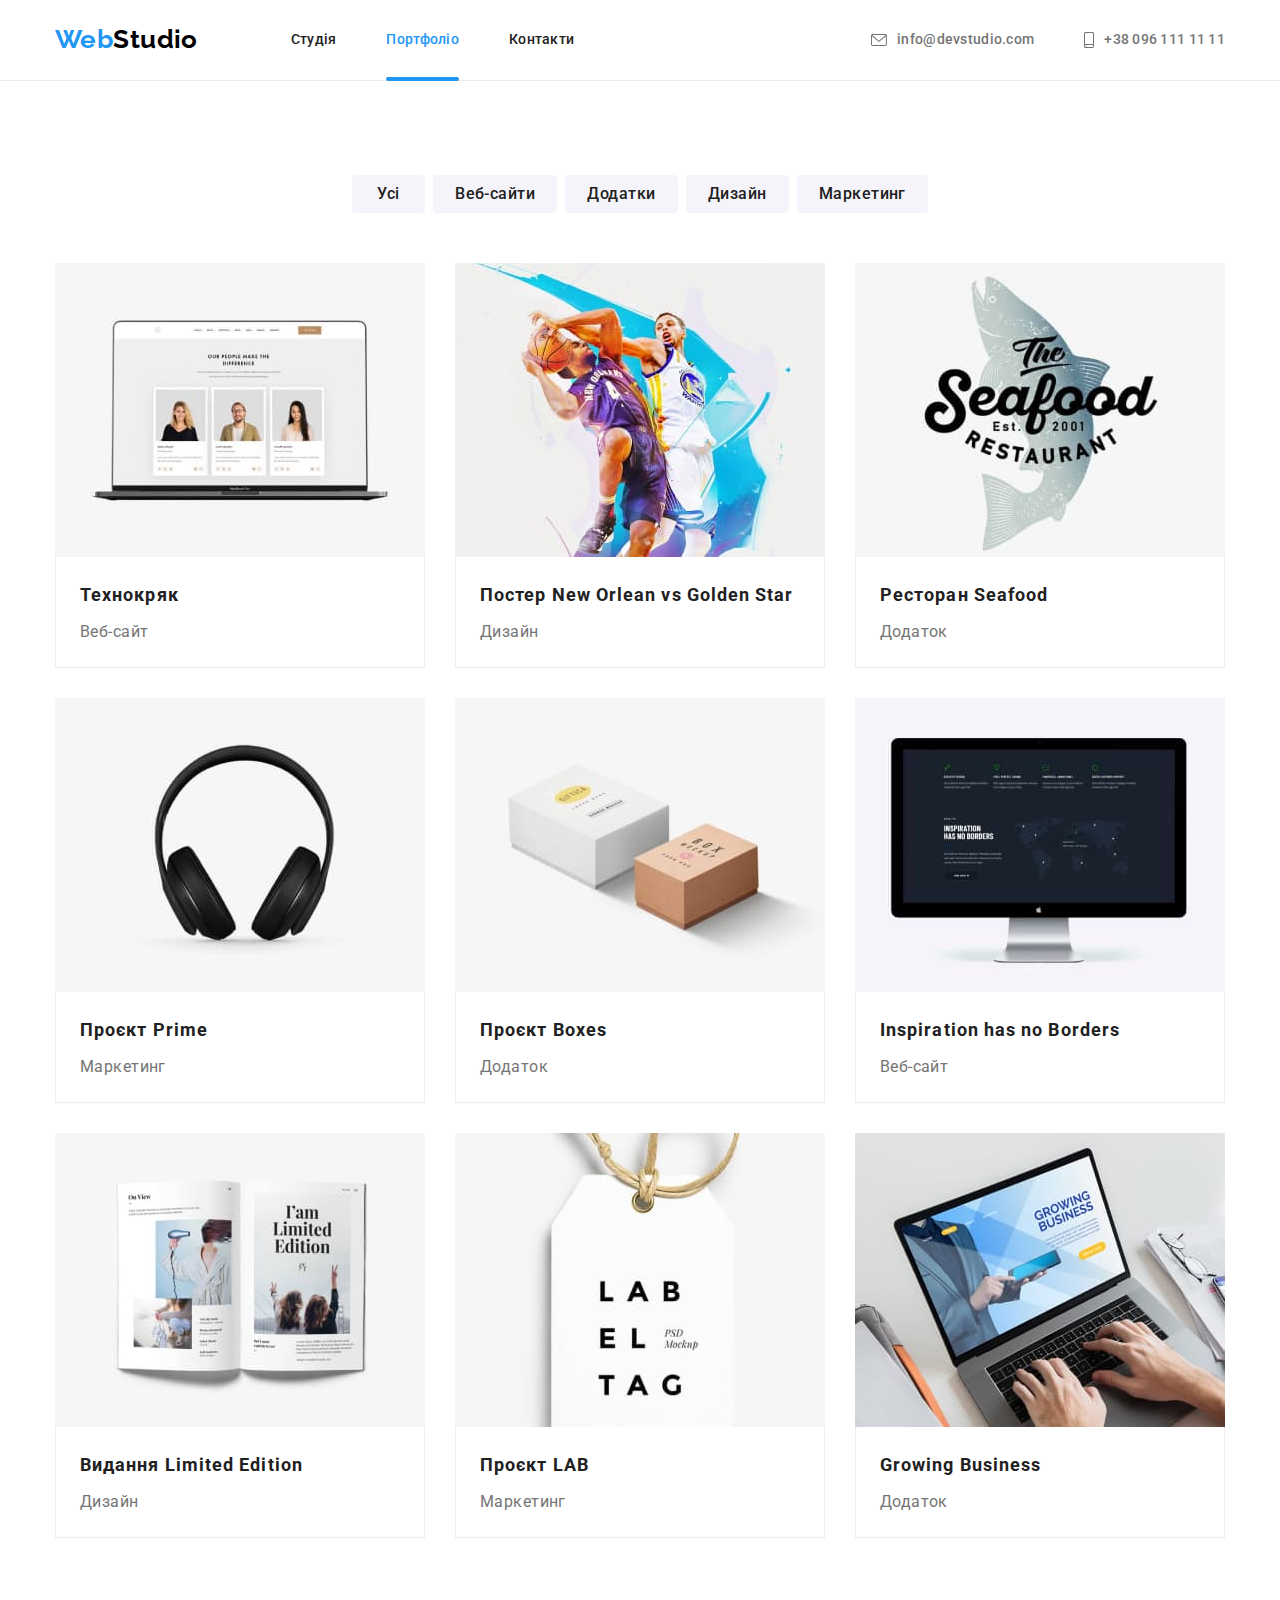
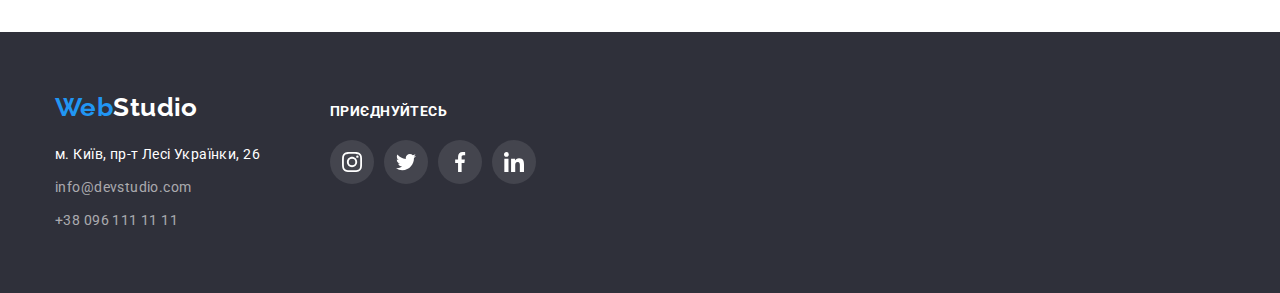
==== portfolio.html @ 54a5e235 "Initial commit" ====
<!DOCTYPE html>
<html lang="uk">

<head>
    <meta charset="UTF-8">
    <meta http-equiv="X-UA-Compatible" content="IE=edge">
    <meta name="viewport" content="width=device-width, initial-scale=1.0">
    <title>Портфоліо</title>
    <link rel="preconnect" href="https://fonts.googleapis.com">
    <link rel="preconnect" href="https://fonts.gstatic.com" crossorigin>
    <link
        href="https://fonts.googleapis.com/css2?family=Raleway:wght@700&family=Roboto:wght@400;500;700;900&display=swap"
        rel="stylesheet">
    <link rel="stylesheet"
        href="https://cdnjs.cloudflare.com/ajax/libs/modern-normalize/1.1.0/modern-normalize.min.css">
    <link rel="stylesheet" href="css/styles.css">
</head>

<body>
    <!--Шапка сайта-->
    <header class="header">
        <div class="container header-container">
            <!-- Навигация на другие страницы -->
            <nav class="header-nav">
                <a class="header-logo link" lang="en" href="./index.html">Web<span
                        class="header-logo-text">Studio</span></a>
                <ul class="header-nav-items list">
                    <li class="header-nav-item"><a class="header-nav-link link" href="./index.html">Студія</a>
                    </li>
                    <li class="header-nav-item"><a class="header-nav-link link current"
                            href="./portfolio.html">Портфоліо</a>
                    </li>
                    <li class="header-nav-item"><a class="header-nav-link link" href="#">Контакти</a></li>
                </ul>
            </nav>
            <!-- Контакты -->
            <ul class="heder-contact-items list">
                <li class="header-contact-item"><a class="header-contact-link link " href="mailto:info@devstudio.com"
                        aria-label="Надіслати Email" title="Надіслати Email">
                        <svg class="header-svg-envelope">
                            <use href="./images/icons.svg#icon-envelope"></use>
                        </svg>
                        info@devstudio.com</a>
                </li>
                <li class="header-contact-item"><a class="header-contact-link link" href="tel:+380961111111"
                        aria-label="Подзвонити" title="Подзвонити">
                        <svg class="header-svg-smartphone">
                            <use href="./images/icons.svg#icon-smartphone"></use>
                        </svg>
                        +38 096 111 11 11</a>
                </li>
            </ul>
        </div>
    </header>
    <!-- Уникальный контент страницы -->
    <main>
        <!-- Секция портфолио -->
        <section class="section portfolio">
            <div class="container">
                <h1 class="visually-hidden">Портфоліо</h1>
                <!-- Фильтр на странице портфолио -->
                <ul class="filter-items list">
                    <li class="filter-item"><button class="filter-button" type="button">Усі</button></li>
                    <li class="filter-item"><button class="filter-button" type="button">Веб-сайти</button></li>
                    <li class="filter-item"><button class="filter-button" type="button">Додатки</button></li>
                    <li class="filter-item"><button class="filter-button" type="button">Дизайн</button></li>
                    <li class="filter-item"><button class="filter-button" type="button">Маркетинг</button></li>
                </ul>
                <!-- Готовые проекты -->
                <ul class="cards-items list">
                    <li class="card-item">
                        <a class="card-link link" href="">
                            <div class="card-link-overlay">
                                <img class="card-image" src="images/techno_crack.jpg" alt="Ноутбук з картками">
                                <p class="card-link-text">Ресурс пропонує комплексні пропозиції з різним рівнем
                                    функціоналу та сервісів. Все це дозволить відвідувачу отримати
                                    вичерпні відомості про компанію чи приватну особу.</p>
                            </div>
                            <div class="card-content">
                                <h2 class="card-subtitle">Технокряк</h2>
                                <p class="card-text">Веб-сайт</p>
                            </div>
                        </a>
                    </li>
                    <li class="card-item">
                        <a class="card-link link" href="">
                            <div class="card-link-overlay">
                                <img class="card-image" src="images/orlean_star.jpg" alt="Два баскетболісти у стрибку">
                                <p class="card-link-text">Ресурс пропонує комплексні пропозиції з різним рівнем
                                    функціоналу та сервісів. Все це дозволить відвідувачу отримати
                                    вичерпні відомості про компанію чи приватну особу.</p>
                            </div>
                            <div class="card-content">
                                <h2 class="card-subtitle">Постер New Orlean vs Golden Star</h2>
                                <p class="card-text">Дизайн</p>
                            </div>
                        </a>
                    </li>
                    <li class="card-item">
                        <a class="card-link link" href="">
                            <div class="card-link-overlay">
                                <img class="card-image" src="images/sea_food.jpg" alt="Логотип ресторану">
                                <p class="card-link-text">Ресурс пропонує комплексні пропозиції з різним рівнем
                                    функціоналу та сервісів. Все це дозволить відвідувачу отримати
                                    вичерпні відомості про компанію чи приватну особу.</p>
                            </div>
                            <div class="card-content">
                                <h2 class="card-subtitle">Ресторан Seafood</h2>
                                <p class="card-text">Додаток</p>
                            </div>
                        </a>
                    </li>
                    <li class="card-item">
                        <a class="card-link link" href="">
                            <div class="card-link-overlay">
                                <img class="card-image" src="images/prime.jpg" alt="Великі навушники">
                                <p class="card-link-text">Ресурс пропонує комплексні пропозиції з різним рівнем
                                    функціоналу та сервісів. Все це дозволить відвідувачу отримати
                                    вичерпні відомості про компанію чи приватну особу.</p>
                            </div>
                            <div class="card-content">
                                <h2 class="card-subtitle">Проєкт Prime</h2>
                                <p class="card-text">Маркетинг</p>
                            </div>
                        </a>
                    </li>
                    <li class="card-item">
                        <a class="card-link link" href="">
                            <div class="card-link-overlay">
                                <img class="card-image" src="images/boxes.jpg" alt="Дві коробки">
                                <p class="card-link-text">Ресурс пропонує комплексні пропозиції з різним рівнем
                                    функціоналу та сервісів. Все це дозволить відвідувачу отримати
                                    вичерпні відомості про компанію чи приватну особу.</p>
                            </div>
                            <div class="card-content">
                                <h2 class="card-subtitle">Проєкт Boxes</h2>
                                <p class="card-text">Додаток</p>
                            </div>
                        </a>
                    </li>
                    <li class="card-item">
                        <a class="card-link link" href="">
                            <div class="card-link-overlay">
                                <img class="card-image" src="images/inspiration.jpg"
                                    alt="Дизайн сайту на моніторі комп'ютера">
                                <p class="card-link-text">Ресурс пропонує комплексні пропозиції з різним рівнем
                                    функціоналу та сервісів. Все це дозволить відвідувачу отримати
                                    вичерпні відомості про компанію чи приватну особу.</p>
                            </div>
                            <div class="card-content">
                                <h2 class="card-subtitle">Inspiration has no Borders</h2>
                                <p class="card-text">Веб-сайт</p>
                            </div>
                        </a>
                    </li>
                    <li class="card-item">
                        <a class="card-link link" href="">
                            <div class="card-link-overlay">
                                <img class="card-image" src="images/limit_edit.jpg" alt="Відкрита книга з ілюстраціями">
                                <p class="card-link-text">Ресурс пропонує комплексні пропозиції з різним рівнем
                                    функціоналу та сервісів. Все це дозволить відвідувачу отримати
                                    вичерпні відомості про компанію чи приватну особу.</p>
                            </div>
                            <div class="card-content">
                                <h2 class="card-subtitle">Видання Limited Edition</h2>
                                <p class="card-text">Дизайн</p>
                            </div>
                        </a>
                    </li>
                    <li class="card-item">
                        <a class="card-link link" href="">
                            <div class="card-link-overlay">
                                <img class="card-image" src="images/lab.jpg" alt="Бірка з логотипом компанії">
                                <p class="card-link-text">Ресурс пропонує комплексні пропозиції з різним рівнем
                                    функціоналу та сервісів. Все це дозволить відвідувачу отримати
                                    вичерпні відомості про компанію чи приватну особу.</p>
                            </div>
                            <div class="card-content">
                                <h2 class="card-subtitle">Проєкт LAB</h2>
                                <p class="card-text">Маркетинг</p>
                            </div>
                        </a>
                    </li>
                    <li class="card-item">
                        <a class="card-link link" href="">
                            <div class="card-link-overlay">
                                <img class="card-image" src="images/bisiness.jpg"
                                    alt="Людина набирає текст на ноутбуці">
                                <p class="card-link-text">Ресурс пропонує комплексні пропозиції з різним рівнем
                                    функціоналу та сервісів. Все це дозволить відвідувачу отримати
                                    вичерпні відомості про компанію чи приватну особу.</p>
                            </div>
                            <div class="card-content">
                                <h2 class="card-subtitle">Growing Business</h2>
                                <p class="card-text">Додаток</p>
                            </div>
                        </a>
                    </li>
                </ul>
            </div>
        </section>
    </main>
    <!-- Подвал сайта-->
    <footer class="footer">
        <div class="container">
            <div class="footer-items-flex">
                <div class="footer-item-flex"><a class="footer-logo link" lang="en" href="./index.html">Web<span
                            class="footer-logo-text">Studio</span></a>
                    <!-- Адрес компании -->
                    <address class="footer-address">
                        <ul class="footer-address-items list">
                            <li class="address-item"><a class="address-link footer-address-contact link" href="
                                                https://goo.gl/maps/CPtrU1FHBa2aNyZL9" target="_blank"
                                    rel="noopener noreferrer nofollow">м.
                                    Київ, пр-т Лесі
                                    Українки, 26</a></li>
                            <li class="address-item"><a class="address-link link"
                                    href="mailto:info@devstudio.com">info@devstudio.com</a>
                            </li>
                            <li class="address-item"><a class="address-link link" href="tel:+380961111111">+38 096 111
                                    11 11</a>
                            </li>
                        </ul>
                    </address>
                </div>
                <div class="footer-item-flex">
                    <h2 class="footer-social-subtitle">Приєднуйтесь</h2>
                    <ul class="footer-social-items list ">
                        <li class="footer-social-item">
                            <a class="footer-social-link link" href="#" target="_blank" aria-label="Логотип Instagram"
                                title="Підписуйтесь у Instagram">
                                <svg class="footer-social-svg">
                                    <use href="./images/icons.svg#icon-instagram"></use>
                                </svg>
                            </a>
                        </li>
                        <li class="footer-social-item">
                            <a class="footer-social-link link" href="#" target="_blank" aria-label="Логотип Twitter"
                                title="Підписуйтесь у Twitter">
                                <svg class="footer-social-svg">
                                    <use href="./images/icons.svg#icon-twitter"></use>
                                </svg>
                            </a>
                        </li>
                        <li class="footer-social-item">
                            <a class="footer-social-link link" href="#" target="_blank" aria-label="Логотип Facebook"
                                title="Підписуйтесь у Facebook">
                                <svg class="footer-social-svg">
                                    <use href="./images/icons.svg#icon-facebook"></use>
                                </svg>
                            </a>
                        </li>
                        <li class="footer-social-item">
                            <a class="footer-social-link link" href="#" target="_blank" aria-label="Логотип Linkedin"
                                title="Підписуйтесь у Linkedin">
                                <svg class="footer-social-svg">
                                    <use href="./images/icons.svg#icon-linkedin"></use>
                                </svg>
                            </a>
                        </li>
                    </ul>
                </div>
            </div>

        </div>

    </footer>
</body>

</html>
---- css/styles.css ----
/* General styles */
:root {
    --primary-text-color: #212121;
    --secondary-text-color: #757575;
    --primary-white-color: #ffffff;
    --secondary-black-color: #000000;
    --accent-color: #2196F3;
    --button-active-color: #188CE8;
    --footer-bg-color: #2F303A;
    --footer-contact-color: rgba(255, 255, 255, 0.6);
    --work-subtitle-color: rgba(47, 48, 58, 0.8);
    --secondary-bg-color: #F5F4FA;
    --header-line-color: #ECECEC;
    --bottom-border-card: #EEEEEE;
    --social-team-color: #AFB1B8;
    --hero-overlay-color: #C4C4C4;
    --main-font: 'Roboto', sans-serif;
    --secondary-font: 'Raleway', sans-serif;
    --card-set-gap: 30px;
    --social-item-gap: 10px;
}

body {
    background-color: var(--primary-white-color);
    color: var(--primary-text-color);
    font-family: var(--main-font);

    font-size: 14px;
    letter-spacing: 0.03em;
    line-height: 1.14;
}

/* убираем точки списков */

.list {
    list-style: none;
}

/* убираем подчеркивание ссылок */

.link {
    text-decoration: none;
}

/* делаем активную страницу */

.header-nav-link.link.current {
    color: var(--accent-color);
}

/* скрываем заголовки h1 и h2 на странице*/

.visually-hidden {
    position: absolute;
    white-space: nowrap;
    width: 1px;
    height: 1px;
    overflow: hidden;
    border: 0;
    padding: 0;
    clip: rect(0 0 0 0);
    clip-path: inset(50%);
    margin: -1px;
}

/* глобальный сброс margin, padding */

h1,
h2,
h3,
h4,
h5,
h6,
p,
ul,
a,
img,
button {
    margin: 0;
    padding: 0;
}

img {
    display: block;
    max-width: 100%;
    height: auto;
}

a {
    display: inline-block;
}

/* общий класс .container для центрирования и ограничения контента по ширине */

.container {
    max-width: 1200px;
    padding-left: 15px;
    padding-right: 15px;
    margin-left: auto;
    margin-right: auto;
}

.section {
    padding-top: 94px;
    padding-bottom: 94px;
}

.section.work {
    padding-top: 0;
}

/* ----------------------Header---------------------------- */

.header {
    border-bottom: 1px solid var(--header-line-color);
}

.container.header-container {
    display: flex;
    align-items: center;
}

.header-nav {
    display: flex;
    align-items: center;
}

.header-nav-items {
    display: flex;
    margin-left: 93px;
}

.header-nav-item:not(:last-child) {
    margin-right: 50px;
}

.header-nav-item .header-nav-link {
    position: relative;
    display: block;
    padding-top: 32px;
    padding-bottom: 32px;

    font-weight: 500;
    letter-spacing: 0.02em;
    color: inherit;

    transition: color 250ms cubic-bezier(0.4, 0, 0.2, 1);
}

.header-nav-item .header-nav-link:hover,
.header-nav-item .header-nav-link:focus {
    color: var(--accent-color);
}

.header-nav-item .header-nav-link.current::after {
    position: absolute;
    display: block;
    content: '';
    bottom: -1px;
    left: 0;

    width: 100%;
    height: 4px;

    border-radius: 2px;
    background-color: var(--accent-color);
}


.heder-contact-items.list {
    display: flex;
    margin-left: auto;
}

.heder-contact-items .header-contact-item+.header-contact-item {
    margin-left: 50px;
}

.header-logo,
.footer-logo {
    font-family: var(--secondary-font);
    font-weight: 700;
    font-size: 26px;
    line-height: 1.2;
    color: var(--accent-color);

}

.header-logo {
    padding-top: 24px;
    padding-bottom: 25px;
}

.header-logo-text {
    color: var(--secondary-black-color);
}

.header-contact-link:hover,
.header-contact-link:focus {
    color: var(--accent-color);
}

.header-contact-link {
    display: inline-flex;
    align-items: center;
    font-weight: 500;
    letter-spacing: 0.02em;
    color: var(--secondary-text-color);
    padding-top: 32px;
    padding-bottom: 32px;

    transition: color 250ms cubic-bezier(0.4, 0, 0.2, 1);
}

.header-svg-envelope {
    margin-right: 10px;
    width: 16px;
    height: 12px;
    fill: currentColor;
}

.header-svg-smartphone {
    margin-right: 10px;
    width: 10px;
    height: 16px;
    fill: currentColor;
}


/* ----------------------------Section hero--------------------------- */

.hero {
    padding-top: 200px;
    padding-bottom: 200px;
    text-align: center;
    background-color: var(--hero-overlay-color);
    color: var(--primary-white-color);

    max-width: 1600px;
    margin-left: auto;
    margin-right: auto;

    background-image: linear-gradient(to right, rgba(47, 48, 58, 0.4), rgba(47, 48, 58, 0.4)), url(../images/hero.jpg);
    background-repeat: no-repeat;
    background-position: center;
    background-size: cover;
}

.hero-title {
    margin-bottom: 30px;
    margin-left: auto;
    margin-right: auto;
    max-width: 696px;
    font-weight: 900;
    font-size: 44px;
    line-height: 1.36;
    letter-spacing: 0.06em;
    text-transform: uppercase;
}

.hero-btn {
    display: inline-block;
    font-family: inherit;
    border-radius: 4px;
    cursor: pointer;
    background-color: var(--accent-color);
    box-shadow: 0px 4px 4px rgba(0, 0, 0, 0.15);
    min-width: 216px;
    padding-left: 32px;
    padding-right: 32px;
    padding-top: 10px;
    padding-bottom: 10px;
    border: transparent;

    transition: background-color 250ms cubic-bezier(0.4, 0, 0.2, 1);
}

.hero-btn:hover,
.hero-btn:focus {
    background: var(--button-active-color);
    box-shadow: 0px 4px 4px rgba(0, 0, 0, 0.15);
    border-radius: 4px;
    cursor: pointer;
}

.hero-btn.hero-btn-text {
    font-weight: 700;
    font-size: 16px;
    line-height: 1.88;
    letter-spacing: 0.06em;
    color: var(--primary-white-color);
}

/* -----------------------Section scills---------------------------- */

.scills-items {
    display: flex;
    gap: var(--card-set-gap);
}

.scills-item {
    flex-basis: calc((100% - 3 * var(--card-set-gap)) / 4);
}

.scills-subtitle {
    margin-bottom: 10px;
    font-weight: 700;
    text-transform: uppercase;
    font-size: 14px;
}

.scills-text {
    color: var(--secondary-text-color);
    line-height: 1.71;
}

.scills-icons {
    display: flex;
    height: 120px;
    align-items: center;
    justify-content: center;
    margin-bottom: 30px;
    background-color: var(--secondary-bg-color);
}

.scills-svg {
    width: 70px;
    height: 70px;
}

/* --------------------------Section work--------------------------------- */

.work-title,
.team-title,
.clients-title {
    font-weight: 700;
    font-size: 36px;
    line-height: 1.17;
    text-align: center;
    margin-bottom: 50px;
}

.work-items,
.team-items {
    display: flex;
    margin-left: calc(-1 * var(--card-set-gap));
}

.work-item {
    position: relative;
    flex-basis: calc(100% / 3 - var(--card-set-gap));
    margin-left: var(--card-set-gap);
}

.work-item-subtitle {
    position: absolute;
    width: 100%;
    bottom: 0;
    left: 0;
    padding-top: 27px;
    padding-bottom: 27px;

    font-size: 14px;
    text-align: center;
    text-transform: uppercase;

    color: var(--primary-white-color);
    background-color: var(--work-subtitle-color);
}

/* -------------------------Section team------------------------------- */

.team {
    background-color: var(--secondary-bg-color);
}

.team-item {
    flex-basis: calc((100% / 4) - var(--card-set-gap));
    margin-left: var(--card-set-gap);
}

.team-content {
    padding-top: var(--card-set-gap);
    padding-bottom: var(--card-set-gap);
    padding-left: 32px;
    padding-right: 32px;
    text-align: center;
    line-height: 1.19;
}

.team-subtitle {
    font-weight: 500;
    margin-bottom: 10px;
    font-size: 16px;
}

.team-text {
    color: var(--secondary-text-color);
    font-size: 16px;
    margin-bottom: 16px;
}

.team-item {
    background-color: var(--primary-white-color);
    box-shadow: 0px 1px 3px rgba(0, 0, 0, 0.12), 0px 1px 1px rgba(0, 0, 0, 0.14), 0px 2px 1px rgba(0, 0, 0, 0.2);
    border-radius: 0px 0px 4px 4px;
}

.team-social-items {
    display: flex;
    gap: var(--social-item-gap);
}

.team-social-item {
    flex-basis: calc((100% - 3 * var(--social-item-gap)) / 4);
}

.team-social-link {
    width: 44px;
    height: 44px;
    display: flex;
    align-items: center;
    justify-content: center;
    border-radius: 50%;
    color: var(--social-team-color);

    transition: background-color 250ms cubic-bezier(0.4, 0, 0.2, 1),
        color 250ms cubic-bezier(0.4, 0, 0.2, 1);
}

.team-social-link:hover,
.team-social-link:focus {
    color: var(--primary-white-color);
    background-color: var(--accent-color);
}

.team-social-svg {
    width: 20px;
    height: 20px;
    fill: currentColor;
}


/* -----------------------------Sections clients-------------------------- */

.clients-items {
    display: flex;
    gap: var(--card-set-gap);
}

.clients-item {
    flex-basis: calc((100% - 5 * var(--card-set-gap)) / 6);
}

.clients-item-link {
    display: flex;
    height: 92px;
    align-items: center;
    justify-content: center;
    color: var(--social-team-color);
    border: 1px solid var(--social-team-color);
    border-radius: 4px;
    padding: 16px 32px;

    transition: border-color 250ms cubic-bezier(0.4, 0, 0.2, 1), color 250ms cubic-bezier(0.4, 0, 0.2, 1);
}

.clients-item-link:hover,
.clients-item-link:focus {
    color: var(--accent-color);
    border-color: var(--accent-color);

}

.clients-item-svg {
    fill: currentColor;
}

.svg-company_1 {
    width: 41px;
    height: 46.7px;
}

.svg-company_2 {
    width: 40px;
    height: 52px;
}

.svg-company_3 {
    width: 43.46px;
    height: 41.18px;
}

.svg-company_4 {
    width: 84.44px;
    height: 40.62px;
}

.svg-company_5 {
    width: 62.54px;
    height: 45.43px;
}

.svg-company_6 {
    width: 93.79px;
    height: 43.49px;
}

/* ------------------------------Footer---------------------------------- */

.footer {
    padding-top: 60px;
    padding-bottom: 60px;
    background-color: var(--footer-bg-color);
    color: var(--primary-white-color)
}

.footer-logo {
    margin-bottom: 20px;
}

.footer-logo-text {
    color: var(--primary-white-color);
}

.address-link {
    font-style: normal;
    line-height: 1.71;
    color: var(--footer-contact-color);

    transition: color 250ms cubic-bezier(0.4, 0, 0.2, 1);
}

.address-item:not(:last-child) {
    margin-bottom: 9px;
}

.footer-address-contact {
    color: var(--primary-white-color);
}

.footer-address-items .address-link:hover,
.footer-address-items .address-link:focus {
    color: var(--accent-color);
}

.footer-items-flex {
    display: flex;
    align-items: baseline;
}

.footer-item-flex:not(:last-child) {
    margin-right: 70px;
}

.footer-social-items {
    display: flex;
    gap: 10px;
}

.footer-social-item {
    flex-basis: calc((100% - 3 * var(--social-item-gap)) / 4);
}

.footer-social-link {
    width: 44px;
    height: 44px;
    display: flex;
    align-items: center;
    justify-content: center;
    border-radius: 50%;
    background-color: rgba(255, 255, 255, 0.1);
    color: var(--primary-white-color);

    transition: background-color 250ms cubic-bezier(0.4, 0, 0.2, 1), color 250ms cubic-bezier(0.4, 0, 0.2, 1);
}

.footer-social-link:hover,
.footer-social-link:focus {
    color: var(--primary-white-color);
    background-color: var(--accent-color);
}

.footer-social-svg {
    width: 20px;
    height: 20px;
    fill: currentColor;
}

.footer-social-subtitle {
    font-size: inherit;
    font-weight: 700;
    text-transform: uppercase;
    color: var(--primary-white-color);
    margin-bottom: 20px;
}

/* ------------------------Section portfolio------------------------- */

.filter-items {
    display: flex;
    margin-bottom: 50px;
    justify-content: center;
}

.filter-item:not(:last-child) {
    margin-right: 8px;
}

.filter-button {
    display: inline-block;
    min-width: 73px;
    border: transparent;
    padding-top: 6px;
    padding-bottom: 6px;
    padding-left: 22px;
    padding-right: 22px;
    font-weight: 500;
    font-size: 16px;
    line-height: 1.62;
    text-align: center;
    letter-spacing: 0.03em;
    border-radius: 4px;
    background-color: var(--secondary-bg-color);
    color: var(--primary-text-color);

    transition: background-color 250ms cubic-bezier(0.4, 0, 0.2, 1), color 250ms cubic-bezier(0.4, 0, 0.2, 1), box-shadow 250ms cubic-bezier(0.4, 0, 0.2, 1);
}

.filter-button:hover,
.filter-button:focus {
    font-weight: 500;
    font-size: 16px;
    line-height: 1.62;
    text-align: center;
    letter-spacing: 0.03em;
    box-shadow: 0px 3px 1px rgba(0, 0, 0, 0.1), 0px 1px 2px rgba(0, 0, 0, 0.08), 0px 2px 2px rgba(0, 0, 0, 0.12);
    border-radius: 4px;
    cursor: pointer;
    background-color: var(--accent-color);
    color: var(--primary-white-color);
}

/* ---------------------------cards-------------------------- */
.card-content {
    padding: 20px 24px;
    border-right: 1px solid var(--bottom-border-card);
    border-bottom: 1px solid var(--bottom-border-card);
    border-left: 1px solid var(--bottom-border-card);
}

.cards-items {
    display: flex;
    flex-wrap: wrap;
    gap: var(--card-set-gap);
}

.card-item {
    flex-basis: calc((100% - 2 * var(--card-set-gap)) / 3);
}

.card-subtitle {
    margin-bottom: 4px;
    font-weight: 700;
    font-size: 18px;
    line-height: 2;
    letter-spacing: 0.06em;
    color: var(--primary-text-color);
}

.card-text {
    font-size: 16px;
    line-height: 1.88;
    color: var(--secondary-text-color);
}

.card-link {
    transition: box-shadow 250ms cubic-bezier(0.4, 0, 0.2, 1);
}

.card-link:hover,
.card-link:focus {
    box-shadow: 0px 1px 1px rgba(0, 0, 0, 0.12), 0px 4px 4px rgba(0, 0, 0, 0.06), 1px 4px 6px rgba(0, 0, 0, 0.16);
}

.card-link-overlay {
    position: relative;
    overflow: hidden;
}

.card-link-text {
    position: absolute;
    width: 100%;
    top: 0;
    left: 0;
    padding: 63px 24px;

    font-size: 18px;
    line-height: 1.56;
    background-color: rgba(33, 150, 243, 0.9);
    color: var(--primary-white-color);

    transform: translateY(100%);
    transition: transform 250ms cubic-bezier(0.4, 0, 0.2, 1);
}

.card-link:hover .card-link-text,
.card-link:focus .card-link-text {
    transform: translateY(0);
}

/*-----------------------------Modal---------------------------------------*/

.backdrop {
    position: fixed;

    width: 100vw;
    height: 100vh;
    display: flex;
    align-items: center;
    justify-content: center;

    background-color: rgba(0, 0, 0, 0.2);

    top: 0;
    left: 0;
    transition: opacity 250ms cubic-bezier(0.4, 0, 0.2, 1), visibility 250ms cubic-bezier(0.4, 0, 0.2, 1);
}

.backdrop.is-hidden {
    opacity: 0;
    visibility: hidden;
    pointer-events: none;
}

.modal {
    position: relative;
    width: 528px;
    min-height: 581px;
    background-color: var(--primary-white-color);
    transform: scale(1);
    box-shadow: 0px 1px 3px rgba(0, 0, 0, 0.12), 0px 1px 1px rgba(0, 0, 0, 0.14), 0px 2px 1px rgba(0, 0, 0, 0.2);
    border-radius: 4px;
    transition: transform 250ms cubic-bezier(0.4, 0, 0.2, 1);
}

.backdrop.is-hidden .modal {
    transform: scale(2);
}

.svg-modal-close {
    width: 18px;
    height: 18px;
    fill: currentColor;
}

.modal-close-btn {
    position: absolute;
    display: flex;
    align-items: center;
    justify-content: center;
    right: 8px;
    top: 8px;
    border-radius: 50%;
    width: 30px;
    height: 30px;
    background: var(--primary-white-color);
    border: 1px solid rgba(0, 0, 0, 0.1);
    color: var(--secondary-black-color);
}
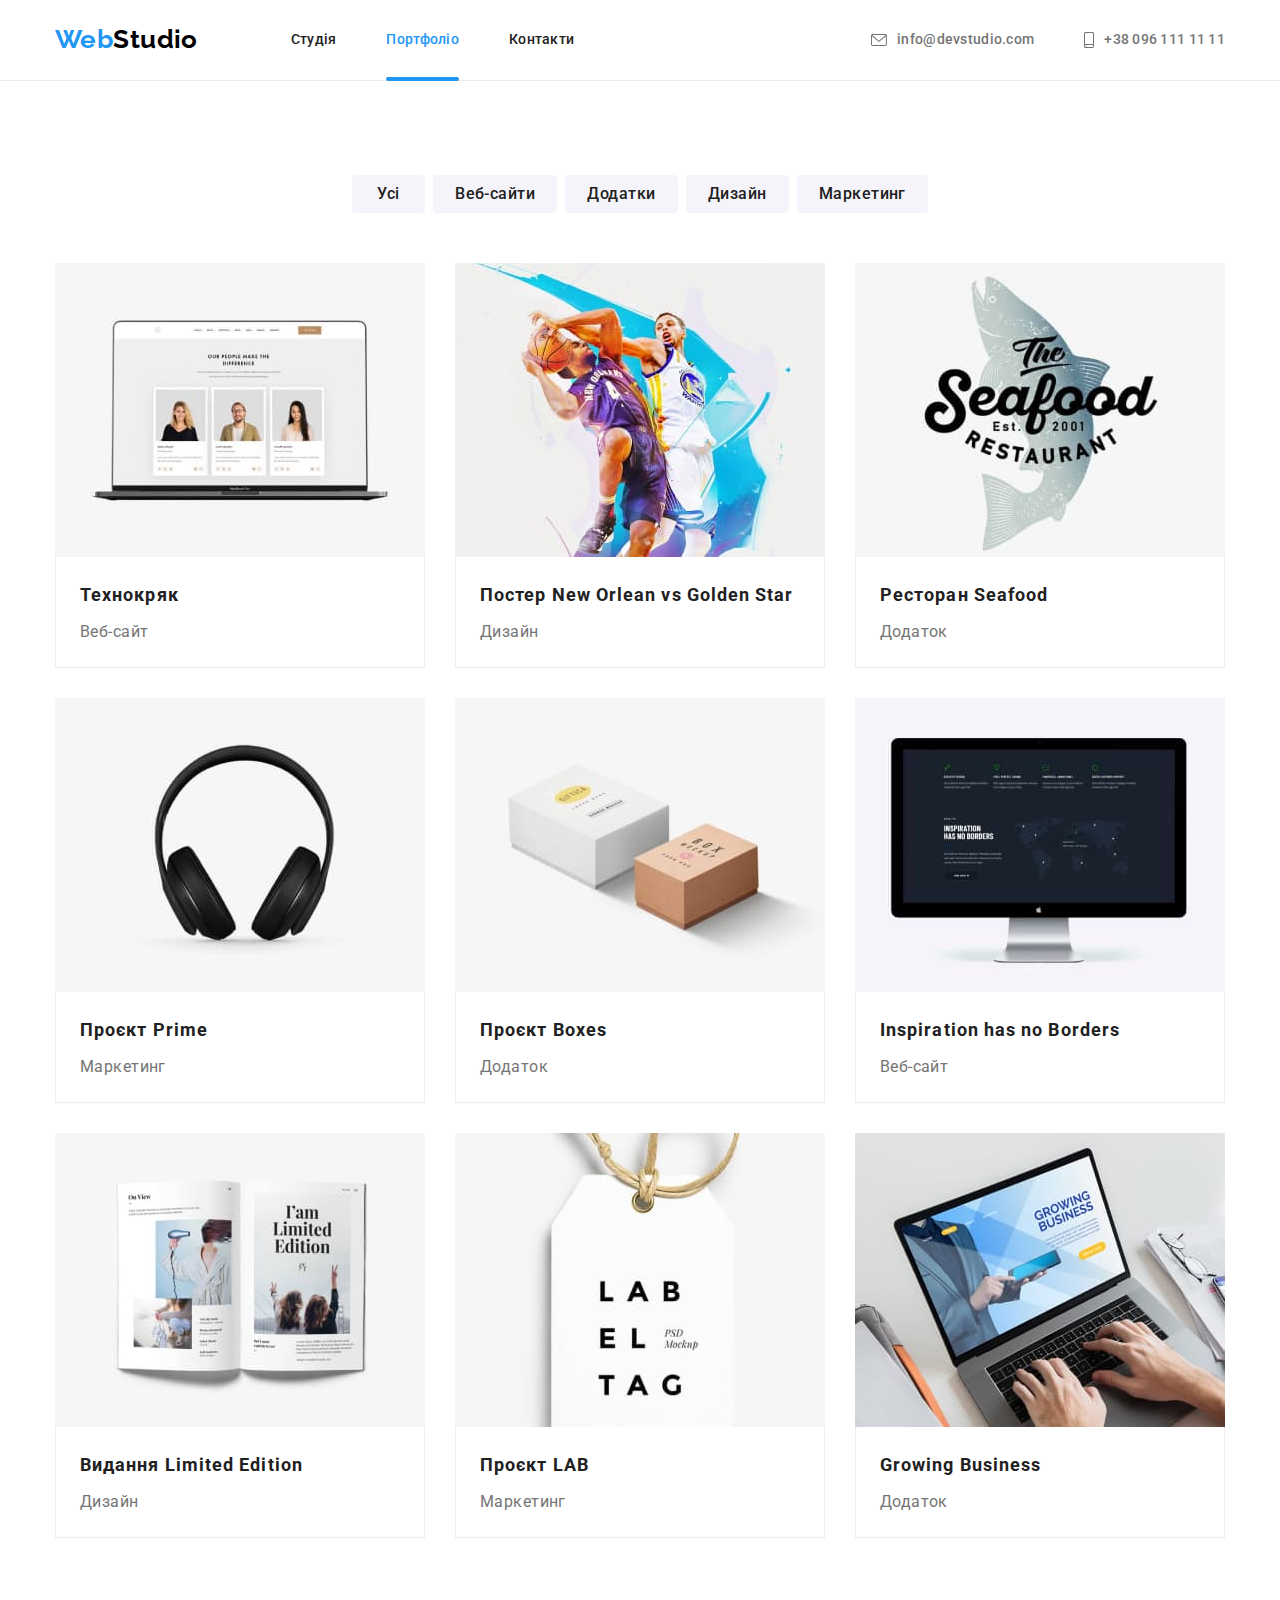
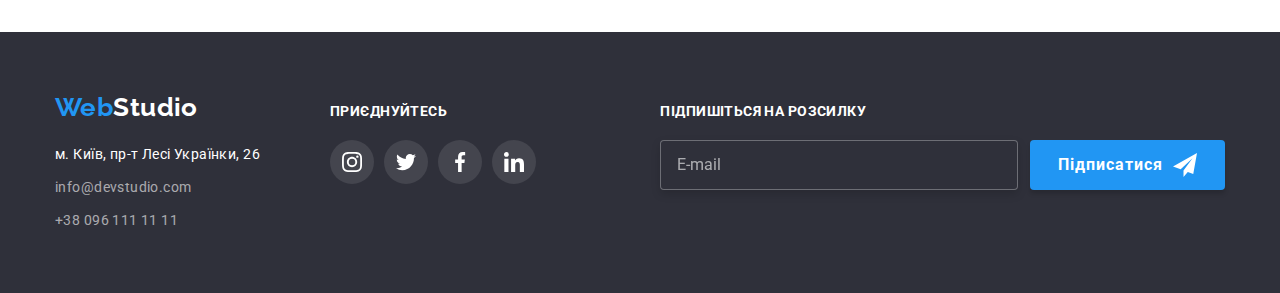
==== commit aa506902: "Исправил ошибки" ====
--- a/portfolio.html
+++ b/portfolio.html
@@ -204,7 +204,8 @@
     <footer class="footer">
         <div class="container">
             <div class="footer-items-flex">
-                <div class="footer-item-flex"><a class="footer-logo link" lang="en" href="./index.html">Web<span
+                <div class="footer-item-address">
+                    <a class="footer-logo link" lang="en" href="./index.html">Web<span
                             class="footer-logo-text">Studio</span></a>
                     <!-- Адрес компании -->
                     <address class="footer-address">
@@ -223,7 +224,7 @@
                         </ul>
                     </address>
                 </div>
-                <div class="footer-item-flex">
+                <div class="footer-item-social">
                     <h2 class="footer-social-subtitle">Приєднуйтесь</h2>
                     <ul class="footer-social-items list ">
                         <li class="footer-social-item">
@@ -260,10 +261,24 @@
                         </li>
                     </ul>
                 </div>
+                <form class="footer-form-subscribe">
+                    <div class="footer-subscribe-flex">
+                        <h2 class="visually-hidden">Підписатися на розсилку</h2>
+                        <label class="footer-label-subscribe" for="subscribe-email">Підпишіться на розсилку</label>
+                        <input class="footer-eamil-subscribe" type="email" name="subscribe-email" id="subscribe-email"
+                            placeholder="E-mail">
+                    </div>
+                    <div class="footer-button-flex">
+                        <button class="footer-button-subscribe" type="submit">Підписатися
+                            <svg class="svg-button-subscribe">
+                                <use href="./images/icons.svg#icon-telegram"></use>
+                            </svg>
+                        </button>
+                    </div>
+
+                </form>
             </div>
-
         </div>
-
     </footer>
 </body>
 
--- a/css/styles.css
+++ b/css/styles.css
@@ -34,12 +34,15 @@
 
 .list {
     list-style: none;
+    padding-left: 0;
+    margin: 0;
 }
 
 /* убираем подчеркивание ссылок */
 
 .link {
     text-decoration: none;
+    color: inherit;
 }
 
 /* делаем активную страницу */
@@ -75,7 +78,8 @@
 ul,
 a,
 img,
-button {
+button,
+input {
     margin: 0;
     padding: 0;
 }
@@ -88,6 +92,15 @@
 
 a {
     display: inline-block;
+}
+
+/* Свойства для обнуления курсива у address */
+address {
+    font-style: normal;
+}
+
+button {
+    border: none;
 }
 
 /* общий класс .container для центрирования и ограничения контента по ширине */
@@ -549,7 +562,7 @@
     align-items: baseline;
 }
 
-.footer-item-flex:not(:last-child) {
+.footer-item-address {
     margin-right: 70px;
 }
 
@@ -767,4 +780,238 @@
     background: var(--primary-white-color);
     border: 1px solid rgba(0, 0, 0, 0.1);
     color: var(--secondary-black-color);
+    transition: color 250ms cubic-bezier(0.4, 0, 0.2, 1);
+}
+
+.modal-close-btn:hover,
+.modal-close-btn:focus {
+    color: var(--accent-color);
+    cursor: pointer;
+}
+
+.form-input-container {
+    margin-bottom: 20px;
+}
+
+.form {
+    padding: 40px;
+}
+
+.form-title {
+    font-weight: 700;
+    font-size: 20px;
+    line-height: 1.15;
+    text-align: center;
+    margin-bottom: 12px;
+}
+
+.form-field {
+    position: relative;
+    display: flex;
+    flex-direction: column;
+}
+
+.form-field:not(:last-child) {
+    margin-bottom: 10px;
+}
+
+.form-label,
+.comment {
+    font-size: 12px;
+    line-height: 1.17;
+    letter-spacing: 0.01em;
+    color: var(--secondary-text-color);
+    margin-bottom: 4px;
+}
+
+.form-input,
+.comment {
+    width: 100%;
+    padding-top: 11px;
+    padding-bottom: 11px;
+    padding-left: 42px;
+    padding-right: 12px;
+    border: 1px solid rgba(33, 33, 33, 0.2);
+    border-radius: 4px;
+    transition: border-color 250ms cubic-bezier(0.4, 0, 0.2, 1);
+}
+
+.svg-form-input {
+    width: 18px;
+    height: 18px;
+    position: absolute;
+    top: 50%;
+    left: 12px;
+    transition: fill 250ms cubic-bezier(0.4, 0, 0.2, 1);
+}
+
+
+.form-field:focus-within .form-input,
+.form-field:focus-within .svg-form-input,
+.form-field:focus-within .comment {
+    fill: var(--accent-color);
+    border-color: var(--accent-color);
+    outline: none;
+}
+
+.comment {
+    padding: 12px 16px;
+    height: 120px;
+    resize: none;
+    color: inherit;
+    margin-bottom: 0;
+}
+
+.comment::placeholder {
+    color: rgba(117, 117, 117, 0.5);
+}
+
+.form-checkbox-container {
+    margin-bottom: 30px;
+}
+
+.form-checkbox-label {
+    display: flex;
+    justify-content: center;
+    align-items: center;
+    line-height: 1.71;
+    color: var(--secondary-text-color);
+}
+
+.form-checkbox-input {
+    position: absolute;
+    white-space: nowrap;
+    width: 1px;
+    height: 1px;
+    overflow: hidden;
+    border: 0;
+    padding: 0;
+    clip: rect(0 0 0 0);
+    clip-path: inset(50%);
+    margin: -1px;
+}
+
+.svg-form-checkbox {
+    width: 16px;
+    height: 15px;
+    margin-right: 7px;
+    fill: var(--primary-white-color);
+    border: 2px solid var(--primary-text-color);
+    border-radius: 2px;
+
+    transition: background-color 250ms cubic-bezier(0.4, 0, 0.2, 1);
+}
+
+.form-checkbox-input:checked+.svg-form-checkbox {
+    background-color: var(--accent-color);
+    border-color: var(--accent-color);
+}
+
+.form-checkbox-container:focus-within .svg-form-checkbox {
+    border: 2px solid var(--accent-color);
+}
+
+.form-checkbox-link {
+    text-decoration-line: underline;
+    color: var(--accent-color);
+}
+
+.form-button {
+    display: flex;
+    align-items: center;
+    text-align: center;
+    margin-left: auto;
+    margin-right: auto;
+    padding: 10px 52px;
+    box-shadow: 0px 4px 4px rgba(0, 0, 0, 0.15);
+    border-radius: 4px;
+    font-weight: 700;
+    font-size: 16px;
+    line-height: 1.88;
+    letter-spacing: 0.06em;
+
+    background-color: var(--accent-color);
+    color: var(--primary-white-color);
+    transition: background-color 250ms cubic-bezier(0.4, 0, 0.2, 1);
+}
+
+.form-button:focus,
+.form-button:hover {
+    background-color: var(--button-active-color);
+    cursor: pointer;
+}
+
+.footer-form-subscribe {
+    display: flex;
+    margin-left: auto;
+    align-items: flex-end;
+
+}
+
+.footer-subscribe-flex {
+    display: flex;
+    flex-direction: column;
+    margin-right: 12px;
+}
+
+.footer-label-subscribe {
+    margin-bottom: 20px;
+    font-weight: 700;
+    text-transform: uppercase;
+    color: var(--primary-white-color);
+}
+
+.footer-eamil-subscribe {
+    padding: 16px 16px;
+    width: 358px;
+    border: 1px solid rgba(255, 255, 255, 0.3);
+    filter: drop-shadow(0px 4px 4px rgba(0, 0, 0, 0.15));
+    border-radius: 4px;
+
+    color: var(--hero-overlay-color);
+    background-color: var(--footer-bg-color);
+
+    transition: background-color 250ms cubic-bezier(0.4, 0, 0.2, 1);
+}
+
+.footer-eamil-subscribe::placeholder {
+    font-size: 16px;
+    line-height: 1.25;
+    color: rgba(255, 255, 255, 0.6);
+}
+
+.footer-button-subscribe {
+    padding: 10px 28px;
+    background-color: var(--accent-color);
+    box-shadow: 0px 4px 4px rgba(0, 0, 0, 0.15);
+    border-radius: 4px;
+    font-weight: 700;
+    font-size: 16px;
+    line-height: 1.88;
+    display: flex;
+    align-items: center;
+    text-align: center;
+    letter-spacing: 0.06em;
+
+    color: var(--primary-white-color);
+    background-color: var(--accent-color);
+
+    transition: background-color 250ms cubic-bezier(0.4, 0, 0.2, 1);
+}
+
+.footer-subscribe-flex:focus-within .footer-eamil-subscribe {
+    outline: none;
+}
+
+.svg-button-subscribe {
+    width: 24px;
+    height: 24px;
+    fill: currentColor;
+    margin-left: 10px;
+}
+
+.footer-button-subscribe:hover,
+.footer-button-subscribe:focus {
+    background-color: var(--button-active-color);
+    cursor: pointer;
 }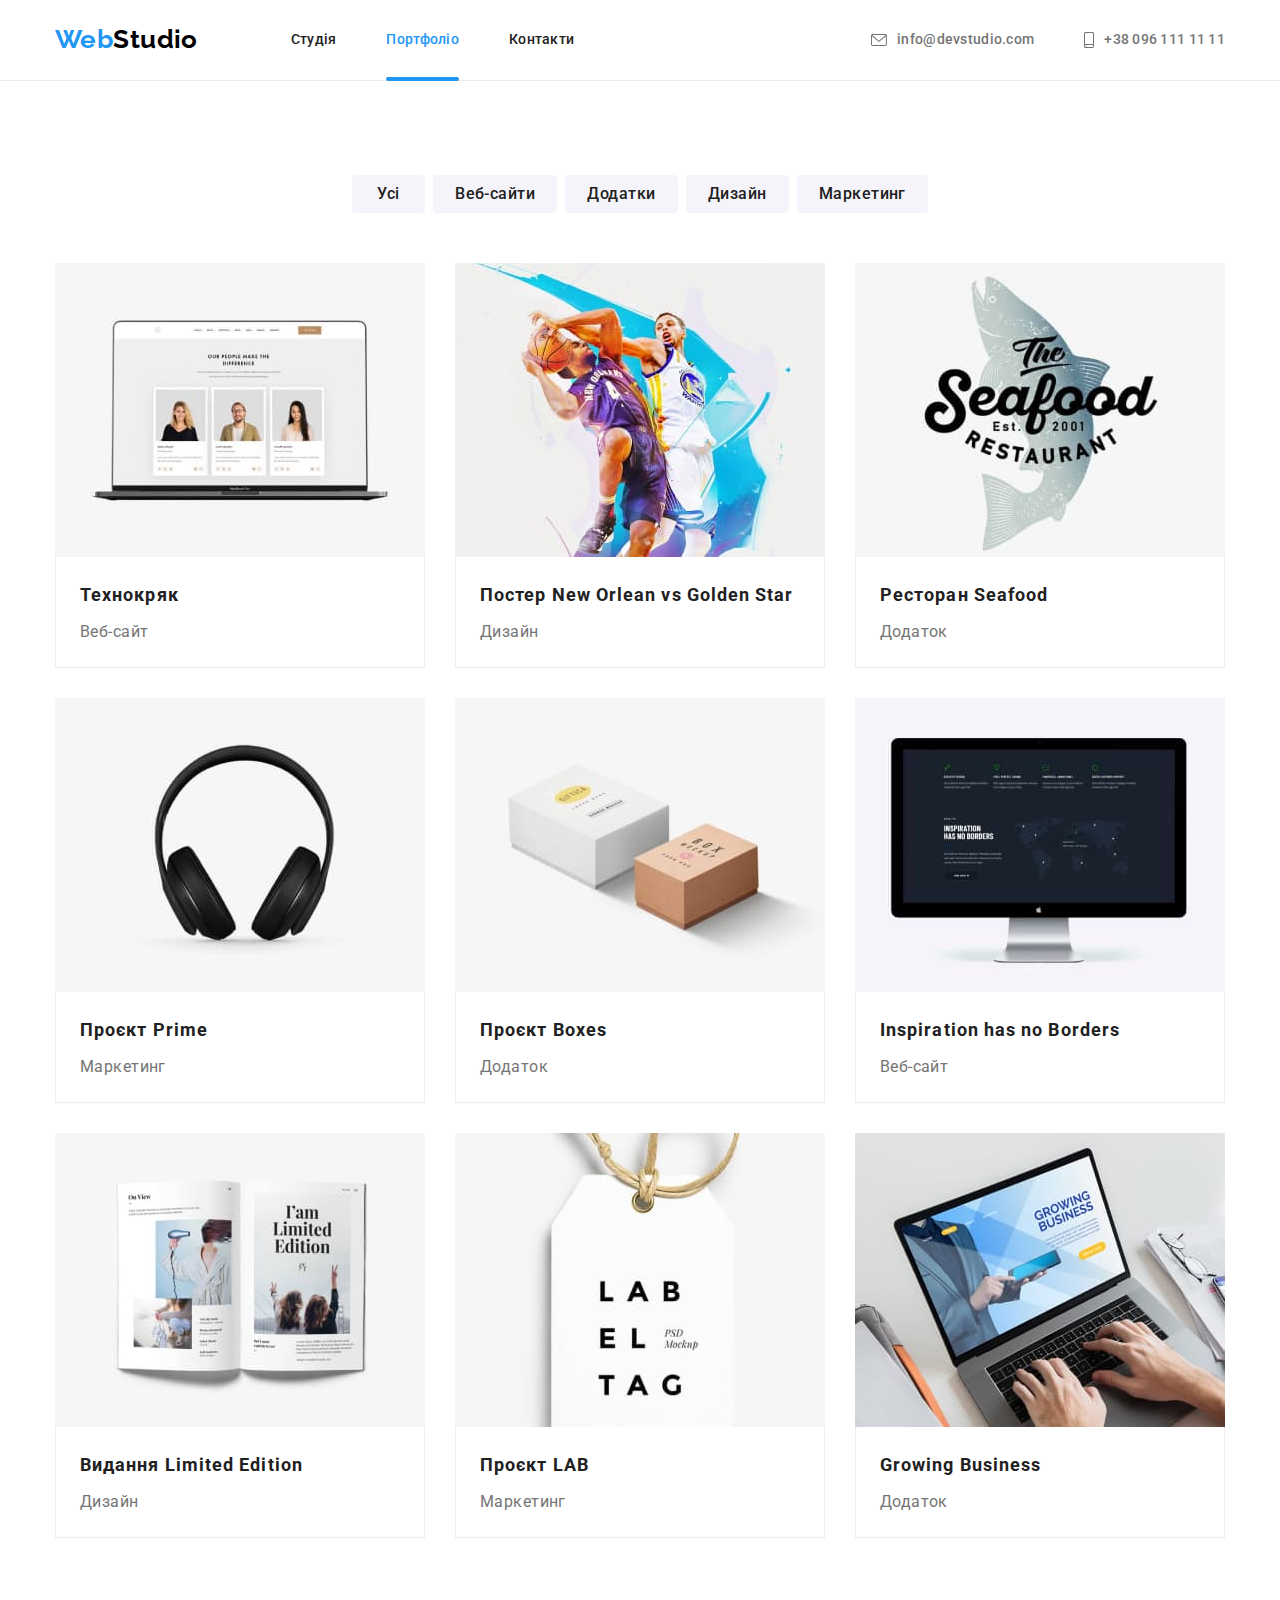
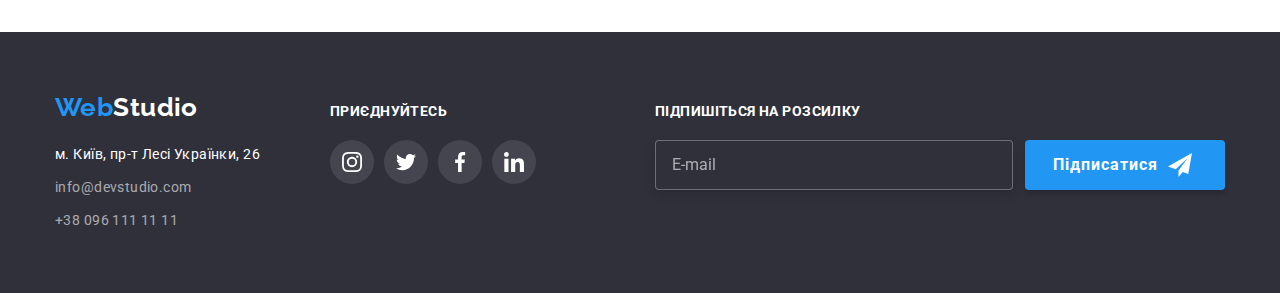
==== commit bfc969c3: "Удалил блок, который огортал кнопку в футере" ====
--- a/portfolio.html
+++ b/portfolio.html
@@ -266,16 +266,13 @@
                         <h2 class="visually-hidden">Підписатися на розсилку</h2>
                         <label class="footer-label-subscribe" for="subscribe-email">Підпишіться на розсилку</label>
                         <input class="footer-eamil-subscribe" type="email" name="subscribe-email" id="subscribe-email"
-                            placeholder="E-mail">
+                            placeholder="E-mail" required>
                     </div>
-                    <div class="footer-button-flex">
-                        <button class="footer-button-subscribe" type="submit">Підписатися
-                            <svg class="svg-button-subscribe">
-                                <use href="./images/icons.svg#icon-telegram"></use>
-                            </svg>
-                        </button>
-                    </div>
-
+                    <button class="footer-button-subscribe" type="submit">Підписатися
+                        <svg class="svg-button-subscribe">
+                            <use href="./images/icons.svg#icon-telegram"></use>
+                        </svg>
+                    </button>
                 </form>
             </div>
         </div>
--- a/css/styles.css
+++ b/css/styles.css
@@ -747,6 +747,7 @@
 }
 
 .modal {
+    padding: 40px;
     position: relative;
     width: 528px;
     min-height: 581px;
@@ -791,10 +792,6 @@
 
 .form-input-container {
     margin-bottom: 20px;
-}
-
-.form {
-    padding: 40px;
 }
 
 .form-title {
@@ -945,7 +942,6 @@
     display: flex;
     margin-left: auto;
     align-items: flex-end;
-
 }
 
 .footer-subscribe-flex {
@@ -971,7 +967,7 @@
     color: var(--hero-overlay-color);
     background-color: var(--footer-bg-color);
 
-    transition: background-color 250ms cubic-bezier(0.4, 0, 0.2, 1);
+    transition: border-color 250ms cubic-bezier(0.4, 0, 0.2, 1);
 }
 
 .footer-eamil-subscribe::placeholder {
@@ -982,7 +978,7 @@
 
 .footer-button-subscribe {
     padding: 10px 28px;
-    background-color: var(--accent-color);
+    min-width: 200px;
     box-shadow: 0px 4px 4px rgba(0, 0, 0, 0.15);
     border-radius: 4px;
     font-weight: 700;
@@ -1000,6 +996,7 @@
 }
 
 .footer-subscribe-flex:focus-within .footer-eamil-subscribe {
+    border: solid 1px rgba(255, 255, 255, 0.6);
     outline: none;
 }
 
